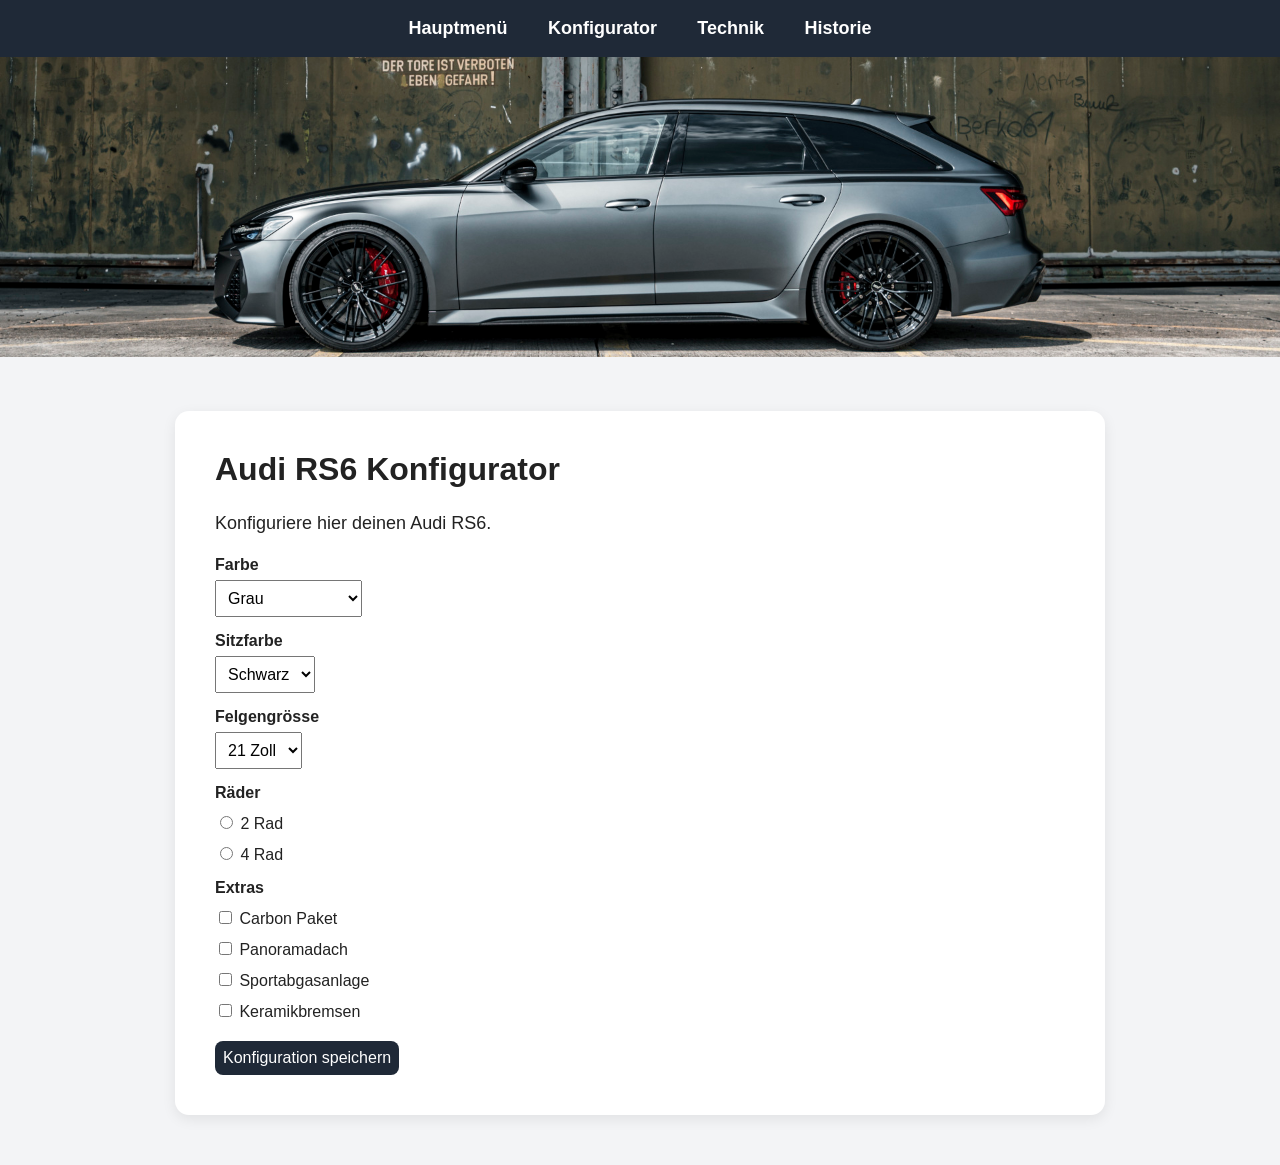
==== Seite 1.html @ c3dc010f "Grundcode" ====
<!doctype html>
<html>
<head>
  <title>Konfigurator</title>
  <link rel="stylesheet" href="style.css">
</head>
<body>

  <div class="menu">
    <a href="index.html">Hauptmenü</a>
    <a href="Seite 1.html">Konfigurator</a>
    <a href="Seite 2.html">Technik</a>
    <a href="Seite 3.html">Historie</a>
  </div>
  <img src="ABT-Tuning_RS6_daytonagrau_matt-Hangar-Seite.jpeg" class="hero">

  <div class="content">
    <h1>Audi RS6 Konfigurator</h1>
    <p>Konfiguriere hier deinen Audi RS6.</p>

    <form>
      <label for="farbe">Farbe</label>
      <select id="farbe">
        <option>Grau</option>
        <option>Schwarz</option>
        <option>Gletscherweiss</option>
        <option>Blau</option>
        <option>Rot</option>
      </select>

      <label for="sitzfarbe">Sitzfarbe</label>
      <select id="sitzfarbe">
        <option>Schwarz</option>
        <option>Rot</option>
        <option>Grau</option>
        <option>Cognac</option>
      </select>

      <label for="felgen">Felgengrösse</label>
      <select id="felgen">
        <option>21 Zoll</option>
        <option>22 Zoll</option>
      </select>

      <label>Räder</label>
      <label class="option-line"><input type="radio" name="rad"> 2 Rad</label>
      <label class="option-line"><input type="radio" name="rad"> 4 Rad</label>

      <label>Extras</label>
      <label class="option-line"><input type="checkbox"> Carbon Paket</label>
      <label class="option-line"><input type="checkbox"> Panoramadach</label>
      <label class="option-line"><input type="checkbox"> Sportabgasanlage</label>
      <label class="option-line"><input type="checkbox"> Keramikbremsen</label>

      <button type="submit">Konfiguration speichern</button>
    </form>
  </div>

</body>
</html>
---- style.css ----
body {
  margin: 0;
  font-family: Arial, sans-serif;
  background: #f3f4f6;
  color: #222;
}

.menu {
  background: #1f2937;
  padding: 18px;
  text-align: center;
}

.menu a {
  color: white;
  text-decoration: none;
  margin: 0 18px;
  font-size: 18px;
  font-weight: bold;
}

.menu a:hover {
  color: #60a5fa;
}

.content {
  max-width: 850px;
  margin: 50px auto;
  background: white;
  padding: 40px;
  border-radius: 14px;
  box-shadow: 0 4px 14px rgba(0, 0, 0, 0.08);
}

h1 {
  margin-top: 0;
}

p {
  font-size: 18px;
  line-height: 1.6;
}

label {
  display: block;
  margin-top: 15px;
  font-weight: bold;
}

select,
input,
button {
  margin-top: 6px;
  padding: 8px;
  font-size: 16px;
}

button {
  margin-top: 20px;
  background: #1f2937;
  color: white;
  border: none;
  border-radius: 8px;
  cursor: pointer;
}

button:hover {
  background: #374151;
}

.option-line {
  display: block;
  margin-top: 8px;
  font-weight: normal;
}
.hero {
  width:100%;
  height:300px;
  object-fit:cover;
}

@media (max-width: 700px) {
  .menu a {
    display: block;
    margin: 10px 0;
  }

  .content {
    margin: 20px;
    padding: 20px;
  }

  .hero {
    height: 180px;
  }
}
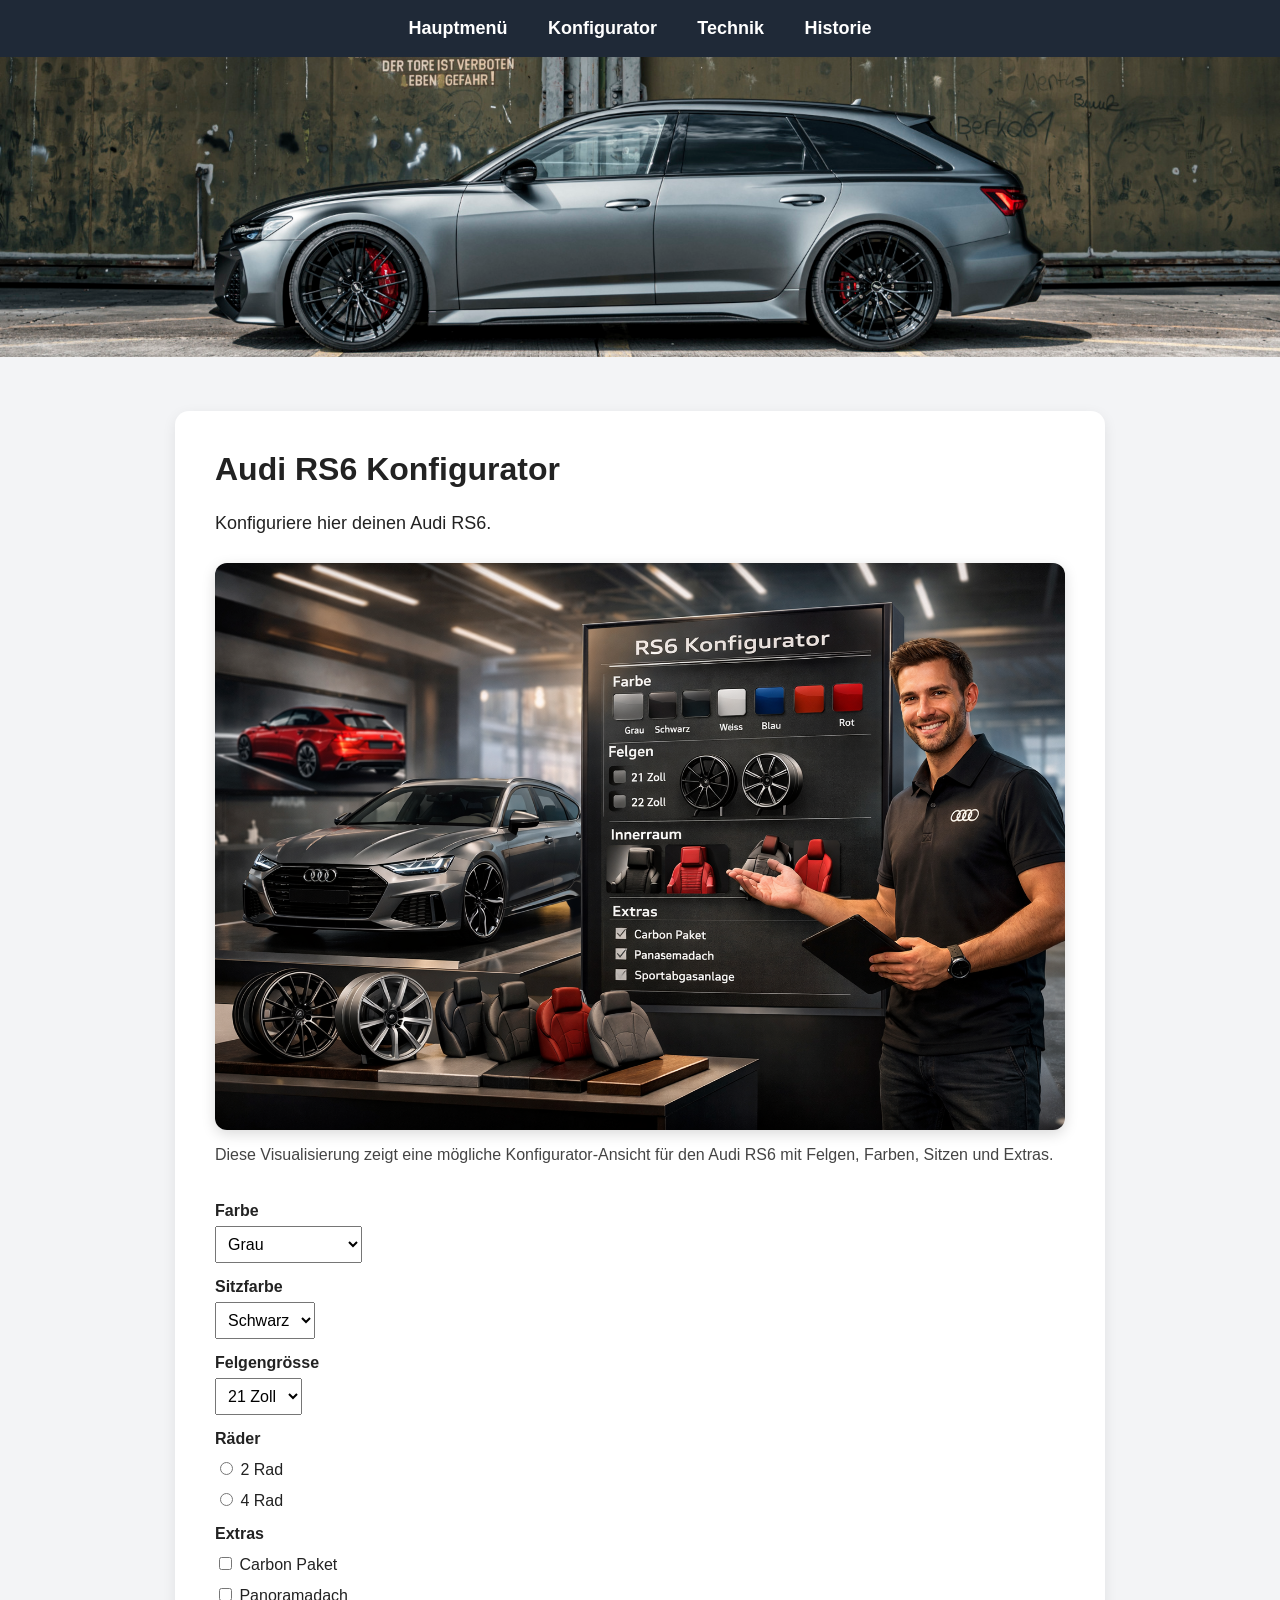
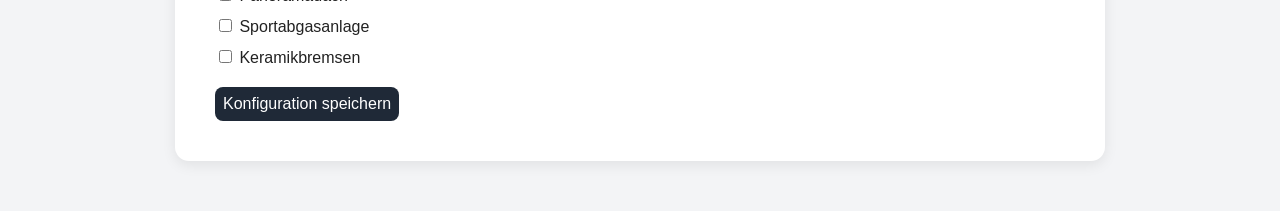
==== commit 3950ae6d: "Add files via upload neue Änderungen" ====
--- a/Seite 1.html
+++ b/Seite 1.html
@@ -12,11 +12,20 @@
     <a href="Seite 2.html">Technik</a>
     <a href="Seite 3.html">Historie</a>
   </div>
+
   <img src="ABT-Tuning_RS6_daytonagrau_matt-Hangar-Seite.jpeg" class="hero">
 
   <div class="content">
     <h1>Audi RS6 Konfigurator</h1>
     <p>Konfiguriere hier deinen Audi RS6.</p>
+
+    <div class="config-bild-box">
+      <img src="4113b171-f6ad-4290-873f-c9e4966e771e.png" class="config-bild">
+      <p class="bild-text">
+        Diese Visualisierung zeigt eine mögliche Konfigurator-Ansicht
+        für den Audi RS6 mit Felgen, Farben, Sitzen und Extras.
+      </p>
+    </div>
 
     <form>
       <label for="farbe">Farbe</label>
--- a/style.css
+++ b/style.css
@@ -93,4 +93,129 @@
   .hero {
     height: 180px;
   }
+}
+table{
+width:100%;
+border-collapse:collapse;
+margin-top:20px;
+}
+
+th, td{
+border:1px solid #ccc;
+padding:10px;
+text-align:left;
+}
+
+th{
+background:#1f2937;
+color:white;
+}
+.timeline {
+  position: relative;
+  margin-top: 40px;
+  padding-left: 30px;
+  border-left: 4px solid #1f2937;
+}
+
+.timeline-item {
+  position: relative;
+  margin-bottom: 35px;
+}
+
+.timeline-dot {
+  position: absolute;
+  left: -40px;
+  top: 8px;
+  width: 16px;
+  height: 16px;
+  background: #1f2937;
+  border-radius: 50%;
+}
+
+.timeline-box {
+  background: #f8fafc;
+  padding: 20px;
+  border-radius: 10px;
+}
+
+.timeline-box h2 {
+  margin: 0 0 5px 0;
+}
+
+.timeline-box h3 {
+  margin: 0 0 10px 0;
+  font-size: 16px;
+  color: #555;
+}
+.timeline {
+  position: relative;
+  margin-top: 40px;
+  padding-left: 30px;
+  border-left: 4px solid #1f2937;
+}
+
+.timeline-item {
+  position: relative;
+  margin-bottom: 35px;
+}
+
+.timeline-dot {
+  position: absolute;
+  left: -40px;
+  top: 8px;
+  width: 16px;
+  height: 16px;
+  background: #1f2937;
+  border-radius: 50%;
+}
+
+.timeline-box {
+  background: #f8fafc;
+  padding: 20px;
+  border-radius: 10px;
+}
+
+.timeline-box h2 {
+  margin: 0 0 5px 0;
+}
+
+.timeline-box h3 {
+  margin: 0 0 10px 0;
+  font-size: 16px;
+  color: #555;
+}
+
+.mehrButton {
+  margin-top: 10px;
+  padding: 10px 16px;
+  background: #1f2937;
+  color: white;
+  border: none;
+  border-radius: 6px;
+  cursor: pointer;
+}
+
+.mehrButton:hover {
+  background: #374151;
+}
+
+.mehrText {
+  display: none;
+  margin-top: 15px;
+}
+.config-bild-box {
+  margin: 25px 0 35px 0;
+}
+
+.config-bild {
+  width: 100%;
+  border-radius: 12px;
+  display: block;
+  box-shadow: 0 4px 14px rgba(0, 0, 0, 0.15);
+}
+
+.bild-text {
+  margin-top: 12px;
+  font-size: 16px;
+  color: #444;
 }
